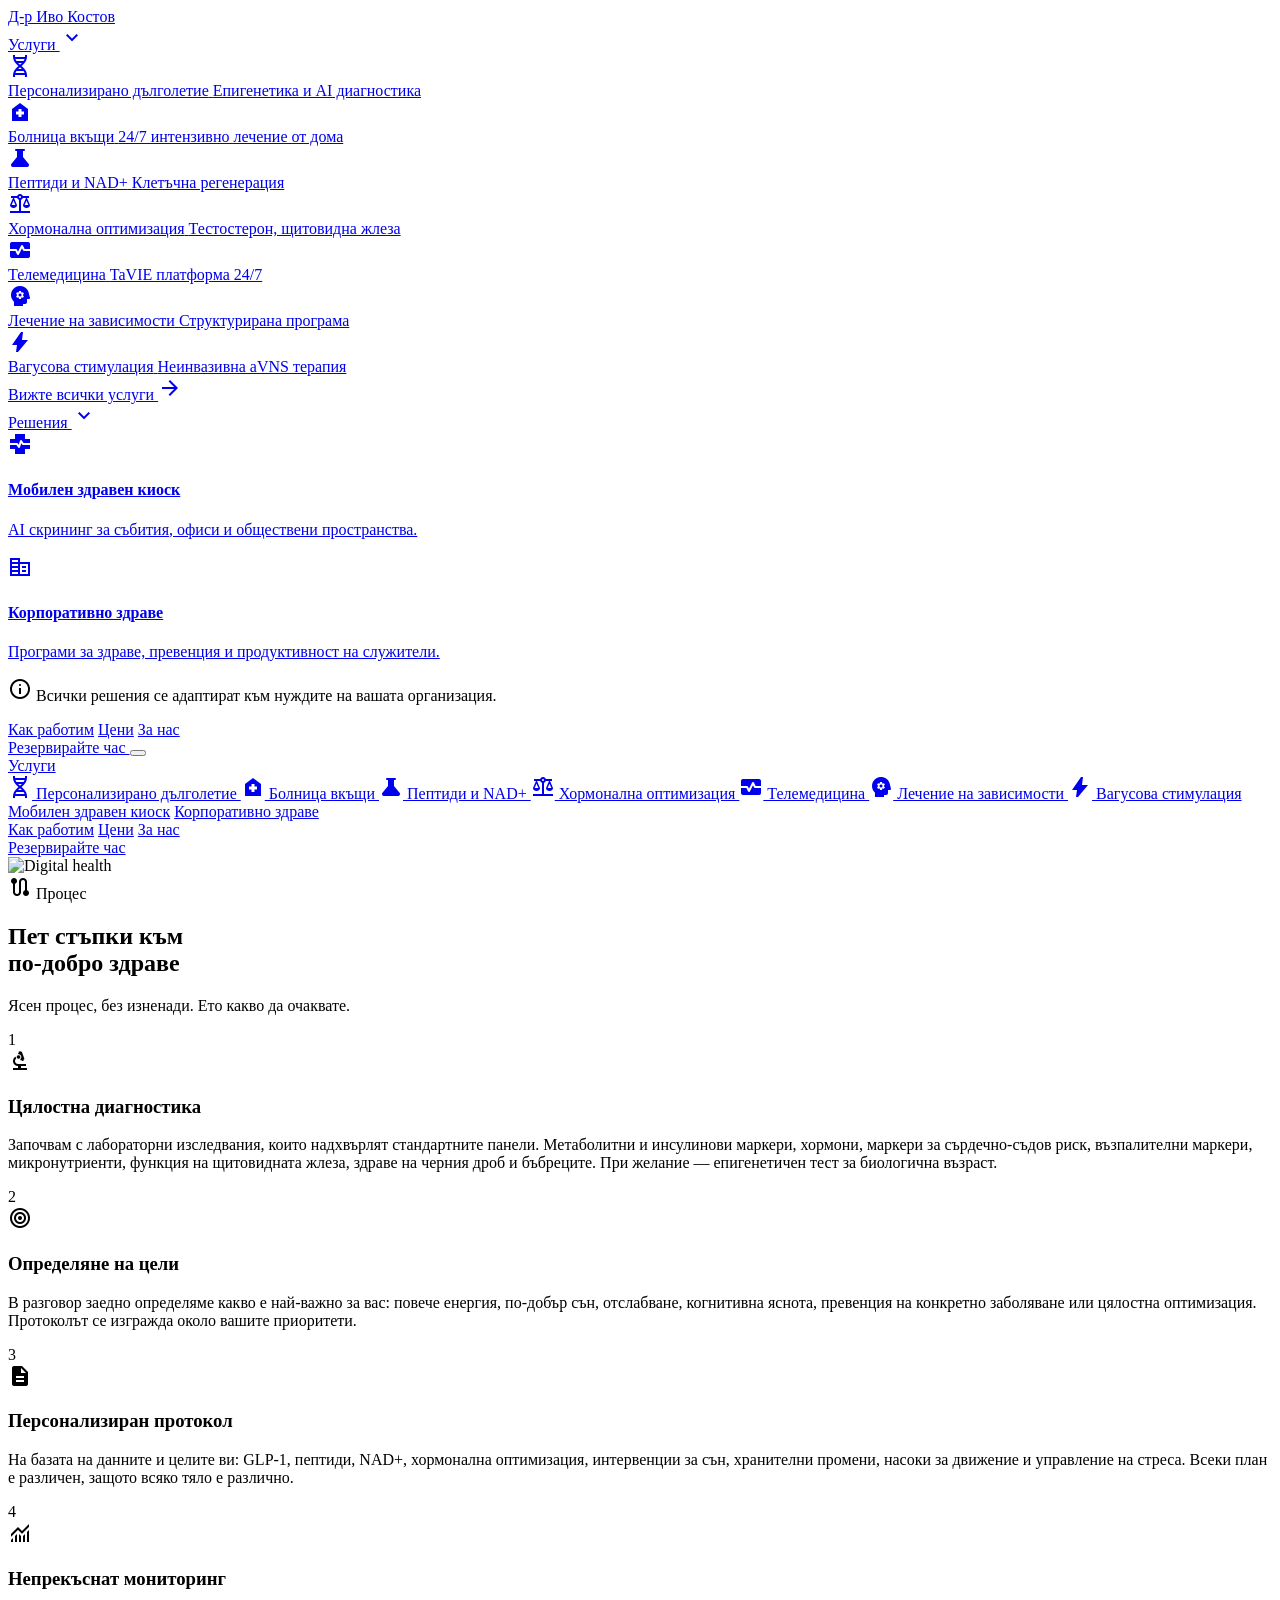
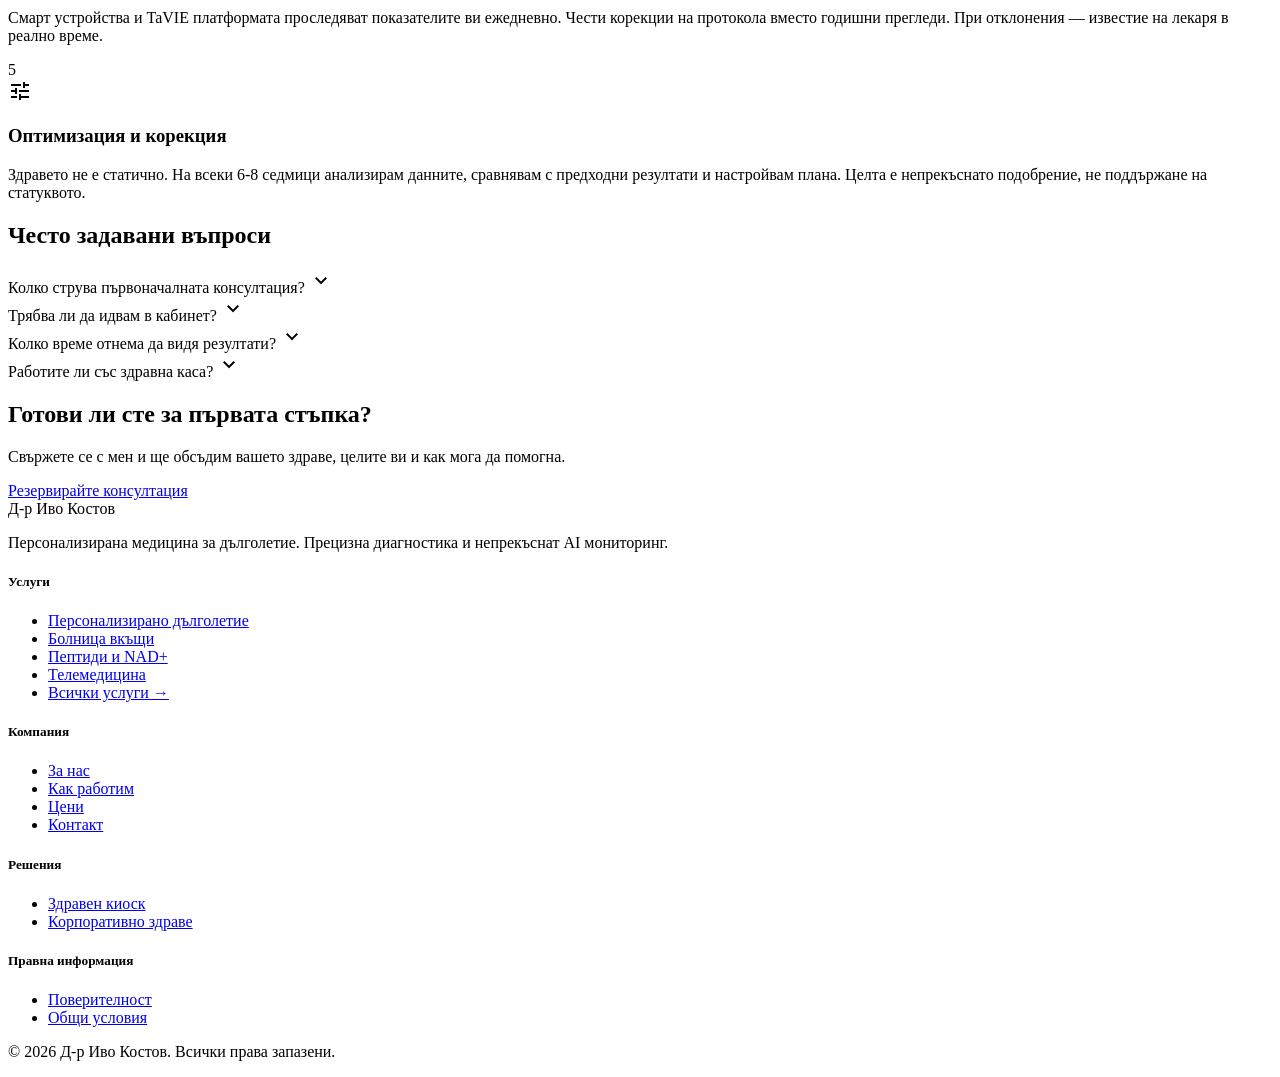
==== kak-rabotim.html @ afa54e5a "Initial commit: drivokostov.bg - Dr. Ivo Kostov medical longevity website Multi-page static site wit" ====
<!DOCTYPE html>
<html class="light" lang="bg">
<head>
<meta charset="utf-8"/>
<meta content="width=device-width, initial-scale=1.0" name="viewport"/>
<title>Как работим — 5 стъпки към по-добро здраве</title>
<meta name="description" content="Диагностика, цели, протокол, мониторинг, оптимизация. Ясен процес.">
<link href="https://fonts.googleapis.com/css2?family=Manrope:wght@400;600;700;800&family=Inter:wght@300;400;500;600&display=swap" rel="stylesheet"/>
<link href="https://fonts.googleapis.com/css2?family=Material+Symbols+Outlined:wght,FILL@100..700,0..1&display=swap" rel="stylesheet"/>
<script src="https://cdn.tailwindcss.com?plugins=forms,container-queries"></script>
<script>
tailwind.config = {
  darkMode: "class",
  theme: {
    extend: {
      colors: {
        "primary": "#001e40", "primary-container": "#003366", "on-primary": "#ffffff", "on-primary-container": "#799dd6",
        "secondary": "#00696b", "secondary-container": "#56f5f8", "on-secondary": "#ffffff", "on-secondary-container": "#006e70",
        "tertiary": "#002324", "tertiary-container": "#003a3b", "tertiary-fixed": "#6af7fa", "tertiary-fixed-dim": "#46dadd",
        "secondary-fixed": "#5af8fb", "secondary-fixed-dim": "#2ddbde", "primary-fixed": "#d5e3ff", "primary-fixed-dim": "#a7c8ff",
        "surface": "#f7f9fb", "surface-container-low": "#f2f4f6", "surface-container": "#eceef0", "surface-container-high": "#e6e8ea",
        "surface-container-lowest": "#ffffff", "on-surface": "#191c1e", "on-surface-variant": "#43474f",
        "outline": "#737780", "outline-variant": "#c3c6d1", "error": "#ba1a1a", "error-container": "#ffdad6", "surface-tint": "#3a5f94",
      },
      fontFamily: { "headline": ["Manrope"], "body": ["Inter"] },
      borderRadius: { "DEFAULT": "0.25rem", "lg": "0.5rem", "xl": "0.75rem", "2xl": "1.5rem", "3xl": "2rem", "full": "9999px" },
    },
  },
}
</script>
<style>
.material-symbols-outlined { font-variation-settings: 'FILL' 0, 'wght' 400, 'GRAD' 0, 'opsz' 24; }
.text-gradient { background: linear-gradient(to right, #001e40, #00696b); -webkit-background-clip: text; -webkit-text-fill-color: transparent; background-clip: text; }
.reveal { opacity: 0; transform: translateY(30px); transition: all 0.8s cubic-bezier(0.22, 1, 0.36, 1); }
.reveal.active { opacity: 1; transform: translateY(0); }
.reveal-delay-1 { transition-delay: 100ms; }
.reveal-delay-2 { transition-delay: 200ms; }
.reveal-delay-3 { transition-delay: 300ms; }
.reveal-delay-4 { transition-delay: 400ms; }
details summary::-webkit-details-marker { display: none; }
details summary { list-style: none; }
details[open] summary .faq-icon { transform: rotate(180deg); }
</style>
</head>
<body class="bg-surface font-body text-on-surface selection:bg-secondary-container">

<!-- Nav -->
<main class="pt-20">

<!-- ===== HERO ===== -->
<section class="relative min-h-[600px] flex items-center overflow-hidden bg-primary text-on-primary">
  <div class="absolute inset-0 z-0">
    <img class="w-full h-full object-cover opacity-15" src="https://images.unsplash.com/photo-1559757175-5700dde675bc?w=1600&h=900&fit=crop" alt="Digital health">
    <div class="absolute inset-0 bg-gradient-to-r from-primary via-primary/90 to-transparent"></div>
  </div>
  <div class="max-w-7xl mx-auto px-6 md:px-12 relative z-10 py-24">
    <div class="max-w-2xl space-y-6 reveal">
      <div class="inline-flex items-center space-x-2 bg-white/10 px-4 py-1.5 rounded-full">
        <span class="material-symbols-outlined text-secondary-fixed text-sm" style="font-variation-settings: 'FILL' 1;">route</span>
        <span class="text-secondary-fixed font-semibold text-xs uppercase tracking-widest">Процес</span>
      </div>
      <h1 class="text-5xl md:text-7xl font-headline font-extrabold leading-[1.08] tracking-tight">
        Пет стъпки към<br><span class="text-secondary-fixed">по-добро здраве</span>
      </h1>
      <p class="text-xl text-primary-fixed-dim max-w-xl leading-relaxed">
        Ясен процес, без изненади. Ето какво да очаквате.
      </p>
    </div>
  </div>
</section>

<!-- ===== TIMELINE ===== -->
<section class="py-24 bg-surface">
  <div class="max-w-4xl mx-auto px-6 md:px-12">
    <div class="space-y-0">
      <!-- Step 1 -->
      <div class="relative pl-16 pb-16 border-l-2 border-secondary/20 reveal">
        <div class="absolute left-0 top-0 -translate-x-1/2 w-10 h-10 bg-secondary text-white rounded-full flex items-center justify-center font-headline font-bold text-sm">1</div>
        <div class="bg-surface-container-lowest p-8 rounded-[2rem] shadow-sm border border-outline-variant/10">
          <div class="flex items-center gap-3 mb-4">
            <span class="material-symbols-outlined text-secondary text-3xl" style="font-variation-settings: 'FILL' 1;">biotech</span>
            <h3 class="text-2xl font-headline font-bold text-primary">Цялостна диагностика</h3>
          </div>
          <p class="text-on-surface-variant leading-relaxed">Започвам с лабораторни изследвания, които надхвърлят стандартните панели. Метаболитни и инсулинови маркери, хормони, маркери за сърдечно-съдов риск, възпалителни маркери, микронутриенти, функция на щитовидната жлеза, здраве на черния дроб и бъбреците. При желание — епигенетичен тест за биологична възраст.</p>
        </div>
      </div>
      <!-- Step 2 -->
      <div class="relative pl-16 pb-16 border-l-2 border-secondary/20 reveal reveal-delay-1">
        <div class="absolute left-0 top-0 -translate-x-1/2 w-10 h-10 bg-secondary text-white rounded-full flex items-center justify-center font-headline font-bold text-sm">2</div>
        <div class="bg-surface-container-lowest p-8 rounded-[2rem] shadow-sm border border-outline-variant/10">
          <div class="flex items-center gap-3 mb-4">
            <span class="material-symbols-outlined text-secondary text-3xl" style="font-variation-settings: 'FILL' 1;">target</span>
            <h3 class="text-2xl font-headline font-bold text-primary">Определяне на цели</h3>
          </div>
          <p class="text-on-surface-variant leading-relaxed">В разговор заедно определяме какво е най-важно за вас: повече енергия, по-добър сън, отслабване, когнитивна яснота, превенция на конкретно заболяване или цялостна оптимизация. Протоколът се изгражда около вашите приоритети.</p>
        </div>
      </div>
      <!-- Step 3 -->
      <div class="relative pl-16 pb-16 border-l-2 border-secondary/20 reveal reveal-delay-2">
        <div class="absolute left-0 top-0 -translate-x-1/2 w-10 h-10 bg-secondary text-white rounded-full flex items-center justify-center font-headline font-bold text-sm">3</div>
        <div class="bg-surface-container-lowest p-8 rounded-[2rem] shadow-sm border border-outline-variant/10">
          <div class="flex items-center gap-3 mb-4">
            <span class="material-symbols-outlined text-secondary text-3xl" style="font-variation-settings: 'FILL' 1;">description</span>
            <h3 class="text-2xl font-headline font-bold text-primary">Персонализиран протокол</h3>
          </div>
          <p class="text-on-surface-variant leading-relaxed">На базата на данните и целите ви: GLP-1, пептиди, NAD+, хормонална оптимизация, интервенции за сън, хранителни промени, насоки за движение и управление на стреса. Всеки план е различен, защото всяко тяло е различно.</p>
        </div>
      </div>
      <!-- Step 4 -->
      <div class="relative pl-16 pb-16 border-l-2 border-secondary/20 reveal reveal-delay-3">
        <div class="absolute left-0 top-0 -translate-x-1/2 w-10 h-10 bg-secondary text-white rounded-full flex items-center justify-center font-headline font-bold text-sm">4</div>
        <div class="bg-surface-container-lowest p-8 rounded-[2rem] shadow-sm border border-outline-variant/10">
          <div class="flex items-center gap-3 mb-4">
            <span class="material-symbols-outlined text-secondary text-3xl" style="font-variation-settings: 'FILL' 1;">monitoring</span>
            <h3 class="text-2xl font-headline font-bold text-primary">Непрекъснат мониторинг</h3>
          </div>
          <p class="text-on-surface-variant leading-relaxed">Смарт устройства и TaVIE платформата проследяват показателите ви ежедневно. Чести корекции на протокола вместо годишни прегледи. При отклонения — известие на лекаря в реално време.</p>
        </div>
      </div>
      <!-- Step 5 -->
      <div class="relative pl-16 reveal reveal-delay-4">
        <div class="absolute left-0 top-0 -translate-x-1/2 w-10 h-10 bg-secondary text-white rounded-full flex items-center justify-center font-headline font-bold text-sm">5</div>
        <div class="bg-surface-container-lowest p-8 rounded-[2rem] shadow-sm border border-outline-variant/10">
          <div class="flex items-center gap-3 mb-4">
            <span class="material-symbols-outlined text-secondary text-3xl" style="font-variation-settings: 'FILL' 1;">tune</span>
            <h3 class="text-2xl font-headline font-bold text-primary">Оптимизация и корекция</h3>
          </div>
          <p class="text-on-surface-variant leading-relaxed">Здравето не е статично. На всеки 6-8 седмици анализирам данните, сравнявам с предходни резултати и настройвам плана. Целта е непрекъснато подобрение, не поддържане на статуквото.</p>
        </div>
      </div>
    </div>
  </div>
</section>

<!-- ===== FAQ ===== -->
<section class="py-24 bg-surface-container-lowest">
  <div class="max-w-3xl mx-auto px-6 md:px-12">
    <div class="mb-16 reveal">
      <h2 class="text-4xl font-headline font-extrabold text-primary mb-4">Често задавани въпроси</h2>
    </div>
    <div class="space-y-4 reveal">
      <details class="bg-white/70 backdrop-blur-xl rounded-[2rem] p-6 shadow-sm group">
        <summary class="flex items-center justify-between cursor-pointer">
          <span class="font-headline font-bold text-primary text-lg pr-4">Колко струва първоначалната консултация?</span>
          <span class="material-symbols-outlined text-secondary faq-icon transition-transform duration-300">expand_more</span>
        </summary>
        <p class="text-on-surface-variant mt-4 leading-relaxed">Свържете се с мен за актуални цени. Първата консултация включва подробен разговор и план за диагностика.</p>
      </details>
      <details class="bg-white/70 backdrop-blur-xl rounded-[2rem] p-6 shadow-sm group">
        <summary class="flex items-center justify-between cursor-pointer">
          <span class="font-headline font-bold text-primary text-lg pr-4">Трябва ли да идвам в кабинет?</span>
          <span class="material-symbols-outlined text-secondary faq-icon transition-transform duration-300">expand_more</span>
        </summary>
        <p class="text-on-surface-variant mt-4 leading-relaxed">Повечето от услугите се извършват дистанционно или вкъщи. За определени изследвания може да е необходимо посещение на лаборатория.</p>
      </details>
      <details class="bg-white/70 backdrop-blur-xl rounded-[2rem] p-6 shadow-sm group">
        <summary class="flex items-center justify-between cursor-pointer">
          <span class="font-headline font-bold text-primary text-lg pr-4">Колко време отнема да видя резултати?</span>
          <span class="material-symbols-outlined text-secondary faq-icon transition-transform duration-300">expand_more</span>
        </summary>
        <p class="text-on-surface-variant mt-4 leading-relaxed">Зависи от вашето състояние и протокол. Повечето пациенти усещат промяна в енергията и съня в рамките на 4-6 седмици.</p>
      </details>
      <details class="bg-white/70 backdrop-blur-xl rounded-[2rem] p-6 shadow-sm group">
        <summary class="flex items-center justify-between cursor-pointer">
          <span class="font-headline font-bold text-primary text-lg pr-4">Работите ли със здравна каса?</span>
          <span class="material-symbols-outlined text-secondary faq-icon transition-transform duration-300">expand_more</span>
        </summary>
        <p class="text-on-surface-variant mt-4 leading-relaxed">Свържете се с мен за подробности относно покритието на конкретните услуги.</p>
      </details>
    </div>
  </div>
</section>

<!-- ===== FINAL CTA ===== -->
<section class="py-24 bg-primary text-on-primary relative overflow-hidden">
  <div class="absolute inset-0 opacity-10">
    <div class="absolute top-1/2 left-1/2 -translate-x-1/2 -translate-y-1/2 w-[600px] h-[600px] rounded-full bg-secondary blur-[120px]"></div>
  </div>
  <div class="max-w-3xl mx-auto px-6 text-center relative z-10 reveal">
    <h2 class="text-4xl md:text-5xl font-headline font-extrabold leading-tight mb-6">Готови ли сте за първата стъпка?</h2>
    <p class="text-primary-fixed-dim text-lg mb-10 max-w-md mx-auto">Свържете се с мен и ще обсъдим вашето здраве, целите ви и как мога да помогна.</p>
    <a href="kontakt.html" class="inline-block bg-white text-primary px-10 py-4 rounded-xl font-headline font-bold text-lg hover:shadow-2xl transition-all active:scale-95">Резервирайте консултация</a>
  </div>
</section>

</main>

<!-- Footer -->
<footer class="w-full pt-16 pb-8 bg-surface-container-low">
  <div class="max-w-7xl mx-auto px-6 md:px-12 grid grid-cols-1 md:grid-cols-4 gap-12 text-sm leading-relaxed">
    <div class="md:col-span-1">
      <span class="text-lg font-bold text-primary mb-4 block font-headline">Д-р Иво Костов</span>
      <p class="text-on-surface-variant max-w-xs">Персонализирана медицина за дълголетие. Прецизна диагностика и непрекъснат AI мониторинг.</p>
    </div>
    <div>
      <h5 class="font-bold mb-4 uppercase tracking-widest text-[10px] text-on-surface-variant">Услуги</h5>
      <ul class="space-y-2">
        <li><a class="text-on-surface-variant hover:text-primary transition-colors" href="uslugi/personalizirano-dalgoletie.html">Персонализирано дълголетие</a></li>
        <li><a class="text-on-surface-variant hover:text-primary transition-colors" href="uslugi/bolnitsa-vkashti.html">Болница вкъщи</a></li>
        <li><a class="text-on-surface-variant hover:text-primary transition-colors" href="uslugi/peptidna-terapia-nad.html">Пептиди и NAD+</a></li>
        <li><a class="text-on-surface-variant hover:text-primary transition-colors" href="uslugi/telemedicina.html">Телемедицина</a></li>
        <li><a class="text-on-surface-variant hover:text-primary transition-colors" href="uslugi.html">Всички услуги →</a></li>
      </ul>
    </div>
    <div>
      <h5 class="font-bold mb-4 uppercase tracking-widest text-[10px] text-on-surface-variant">Компания</h5>
      <ul class="space-y-2">
        <li><a class="text-on-surface-variant hover:text-primary transition-colors" href="za-nas.html">За нас</a></li>
        <li><a class="text-on-surface-variant hover:text-primary transition-colors" href="kak-rabotim.html">Как работим</a></li>
        <li><a class="text-on-surface-variant hover:text-primary transition-colors" href="tseni.html">Цени</a></li>
        <li><a class="text-on-surface-variant hover:text-primary transition-colors" href="kontakt.html">Контакт</a></li>
      </ul>
    </div>
    <div>
      <h5 class="font-bold mb-4 uppercase tracking-widest text-[10px] text-on-surface-variant">Решения</h5>
      <ul class="space-y-2">
        <li><a class="text-on-surface-variant hover:text-primary transition-colors" href="reshenia/zdrav-kiosk.html">Здравен киоск</a></li>
        <li><a class="text-on-surface-variant hover:text-primary transition-colors" href="reshenia/korporativno-zdrave.html">Корпоративно здраве</a></li>
      </ul>
      <h5 class="font-bold mt-6 mb-4 uppercase tracking-widest text-[10px] text-on-surface-variant">Правна информация</h5>
      <ul class="space-y-2">
        <li><a class="text-on-surface-variant hover:text-primary transition-colors" href="#">Поверителност</a></li>
        <li><a class="text-on-surface-variant hover:text-primary transition-colors" href="#">Общи условия</a></li>
      </ul>
    </div>
  </div>
  <div class="max-w-7xl mx-auto px-6 md:px-12 mt-16">
    <div class="bg-outline-variant/20 h-[1px] mb-8"></div>
    <p class="text-on-surface-variant/50 text-center text-xs">&copy; 2026 Д-р Иво Костов. Всички права запазени.</p>
  </div>
</footer>

<script>
const observer = new IntersectionObserver((entries) => {
  entries.forEach(entry => {
    if (entry.isIntersecting) {
      entry.target.classList.add('active');
      observer.unobserve(entry.target);
    }
  });
}, { threshold: 0.08, rootMargin: '0px 0px -40px 0px' });
document.querySelectorAll('.reveal').forEach(el => observer.observe(el));
document.getElementById('mobile-toggle')?.addEventListener('click', function() {
  document.getElementById('mobile-menu')?.classList.toggle('hidden');
});
</script>
<script src="js/nav.js"></script>
</body>
</html>
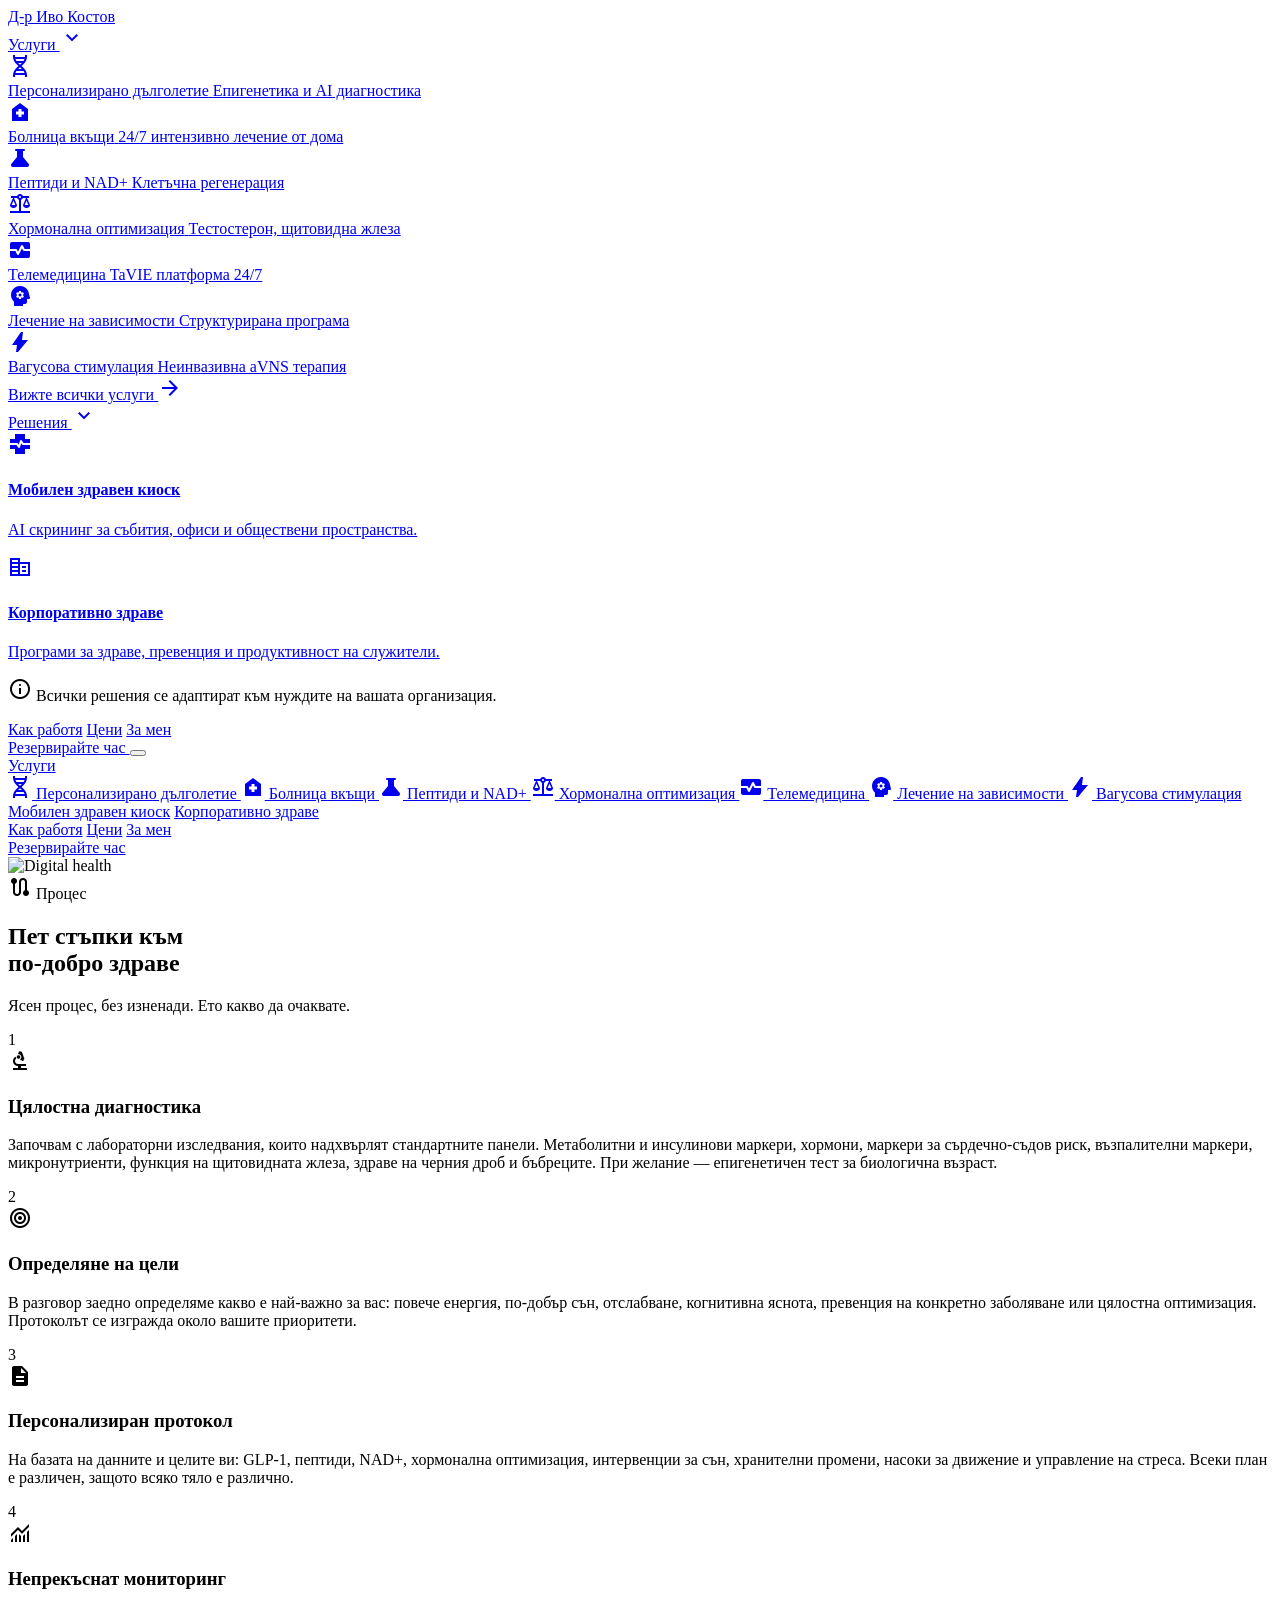
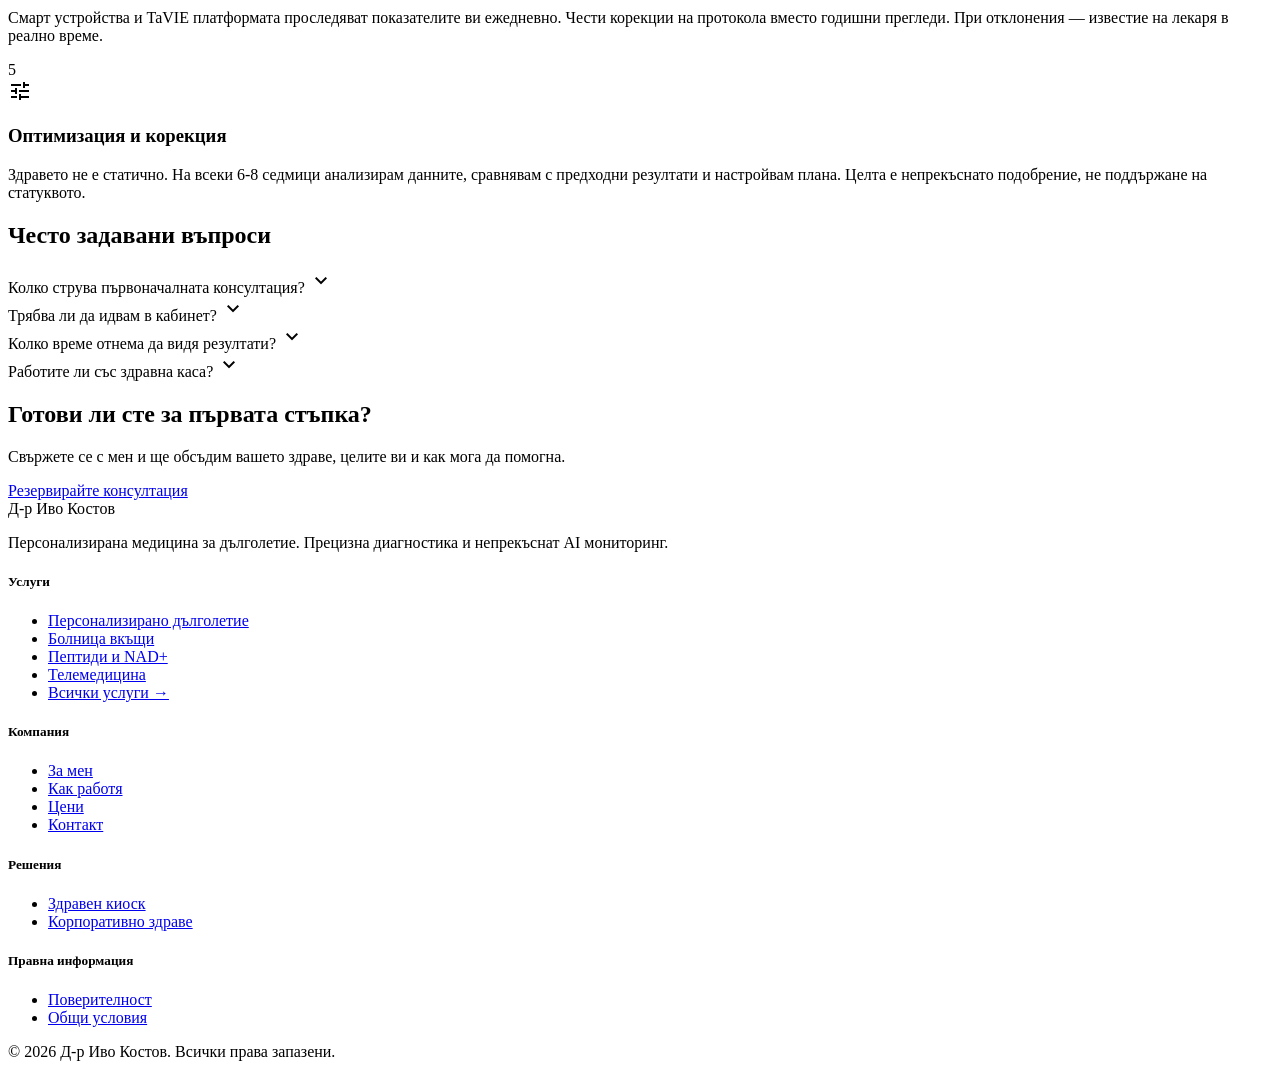
==== commit ec0712b5: "Change menu labels to first person: Как работя, За мен All nav links, footer links, page titles upda" ====
--- a/kak-rabotim.html
+++ b/kak-rabotim.html
@@ -3,7 +3,7 @@
 <head>
 <meta charset="utf-8"/>
 <meta content="width=device-width, initial-scale=1.0" name="viewport"/>
-<title>Как работим — 5 стъпки към по-добро здраве</title>
+<title>Как работя — 5 стъпки към по-добро здраве</title>
 <meta name="description" content="Диагностика, цели, протокол, мониторинг, оптимизация. Ясен процес.">
 <link href="https://fonts.googleapis.com/css2?family=Manrope:wght@400;600;700;800&family=Inter:wght@300;400;500;600&display=swap" rel="stylesheet"/>
 <link href="https://fonts.googleapis.com/css2?family=Material+Symbols+Outlined:wght,FILL@100..700,0..1&display=swap" rel="stylesheet"/>
@@ -205,8 +205,8 @@
     <div>
       <h5 class="font-bold mb-4 uppercase tracking-widest text-[10px] text-on-surface-variant">Компания</h5>
       <ul class="space-y-2">
-        <li><a class="text-on-surface-variant hover:text-primary transition-colors" href="za-nas.html">За нас</a></li>
-        <li><a class="text-on-surface-variant hover:text-primary transition-colors" href="kak-rabotim.html">Как работим</a></li>
+        <li><a class="text-on-surface-variant hover:text-primary transition-colors" href="za-nas.html">За мен</a></li>
+        <li><a class="text-on-surface-variant hover:text-primary transition-colors" href="kak-rabotim.html">Как работя</a></li>
         <li><a class="text-on-surface-variant hover:text-primary transition-colors" href="tseni.html">Цени</a></li>
         <li><a class="text-on-surface-variant hover:text-primary transition-colors" href="kontakt.html">Контакт</a></li>
       </ul>
